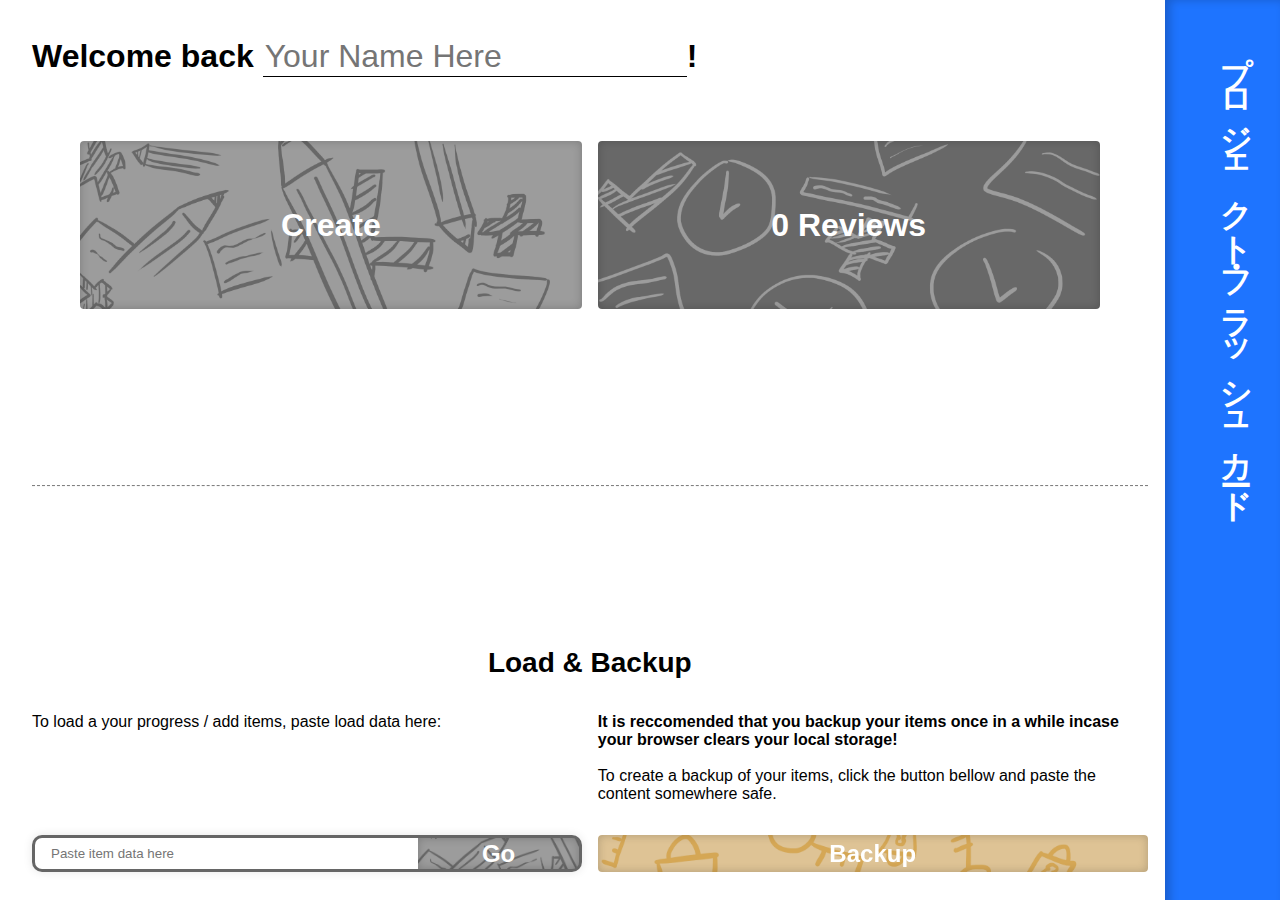
==== index.html @ b6a2f9cd "v0.0.-1" ====
<!DOCTYPE html>
<html>
    <head>
        <link rel="stylesheet" href="styles.css">
        <script src="script.js"></script>
    </head>
    <body>
        <section class="main" id="home">
            <section class="container" id="main">
                <h1 class="welcome">Welcome back <input type="text" id="name" placeholder="Your Name Here"/>!</h1>
                <section class="items">
                    <button class="creator" id="creator-button">Create</button>
                    <button class="reviews" id="item-ammount">0 Reviews</button>
                </section>
                <hr>
                <h1 class="section-title">Load & Backup</h1>
                <section class="load-and-backup">
                    <section class="left">
                        <p>To load a your progress / add items, paste load data here:</p>
                    </section>
                    <section class="right">
                        <p></p><b>It is reccomended that you backup your items once in a while incase your browser clears your local storage!</b>
                        <br><br>To create a backup of your items, click the button bellow and paste the content somewhere safe.
                        </p>
                    </section>
                </section>
                <section class="load-and-backup">
                    <section class="left">
                        <section class="recovery">
                            <input type="text" placeholder="Paste item data here" class="recovery" id="recover-input"/>
                            <button id="recover-button" class="recovery">Go</button>
                        </section>
                    </section>
                    <section class="right">
                        <button id="generate-backup" class="backup">Backup</button>
                    </section>
                </section>
            </section>
        </section>
        <section class="main hidden" id="creator">
            <button class="back" id="creator-back">←  戻る</button>
            <section class="main-reviews main-creator">
                <div class="card">
                    <section class="top">
                        <input id="creator-front" class="creator-front-side" placeholder="プロンプト"/>
                    </section>
                    <section class="bottom">
                        <input id="creator-input-back" type="text" placeholder="答え"/>
                    </section>
                </div>
                <button id="creator-create-button" class="creator-create-button">カードを作る</button>
            </section>
        </section>
        <section class="main hidden" id="reviews">
            <button class="back" id="reviews-back">←  戻る</button>
            <section class="main-reviews">
                <div class="card">
                    <section class="top">
                        <h1 id="prompt">Default Card Value</h1>
                    </section>
                    <section class="bottom">
                        <form id="reviews-form">
                            <input id="reviews-input" type="text" placeholder="答え"/>
                        </form>
                    </section>
                </div>
            </section>
        </section>
        <div class="wrapper">
            <section class="title">
                <h1 class="title">プロジェクト・フラッシュカード</h1>
            </section>
        </div>
    </body>
</html>
---- styles.css ----
body 
{
    margin: 0;
    display: flex;
    width: 100%;
    height: 100%;
    max-width: 100vw;
    max-height: 100vh;
    font-family: sans-serif;
}

.container 
{
    width: 100%;
    height: 100%;
    max-width: 1250px;
}

section.main 
{
    padding-top: 1rem;
    width: 100%;
    padding-left: 2rem;
    padding-right: 2rem;
    display: flex;
    justify-content: center;
}

div.wrapper
{
    width: 7.2rem;
}

section.title
{
    width: 7.2rem;
    display: flex;
    padding-top: 2rem;
    display: flex;
    flex-direction: column;
    height: 100vh;
    position: fixed;
    right: 0;
    background-color: rgb(30, 116, 255);
    box-shadow: 5px 0px 10px 0px rgba(0, 0, 0, 0.2) inset;
}

h1.title 
{
    writing-mode: vertical-rl;
    font-size: 2rem;
    color: white;
}

h2.subtitle
{
    writing-mode: vertical-rl;
    margin-top: 1rem;
    color: white;
}

h2.subtitle > a
{
    text-decoration: none;
    color: rgba(255, 255, 255, 0.5)
}

h1.welcome
{
    font-size: 2rem;
    margin-bottom: 1rem;
}

h1.welcome > input
{
    border: none;
    border-bottom: 1px solid black;
    border-radius: 0;
    font-size: 2rem;
    transition: 0.1s ease;
}

h1.welcome > input:focus 
{
    outline: none;
    border-bottom: 3px solid blue;
}

hr 
{
    border: none;
    border-top: 1px dashed gray;
}

section.items 
{
    display: flex;
    gap: 1rem;
    padding: 3rem;
}

section.items > button
{
    width: 100%;
    aspect-ratio: 3 / 1;
    border: none;
    border-radius: 0.25rem;
    box-shadow: 0 0 10px 0 rgba(0, 0, 0, 0.2) inset;
    font-size: 2rem;
    color: white;
    font-weight: 700;
    background-size: 100%;
    transition: 0.5s ease;
    cursor: pointer;
}

section.items > button:hover
{
    background-size: 150%;
    transition: 2s ease; 
}

button.creator
{
    background-image: url(resources/creator.png);
}

button.creator
{
    background-position: 90%;
}

button.creator:hover 
{
    background-position: 20%;
    filter: sepia(100%) hue-rotate(50deg);
}

button.reviews
{
    background-image: url(resources/reviews.png);
}

button.reviews:hover 
{
    background-position: 80%;
    filter: sepia(100%) hue-rotate(-50deg);
}

h1.section-title
{
    text-align: center;
    position: relative;
    font-size: 1.75rem;
}

section.load-and-backup
{
    display: flex;
    justify-content: center;
    gap: 1rem;
    margin-top: 1rem;
}

section.left 
{
    flex: 1;
}

section.right
{
    flex: 1;
}

button.backup
{
    width: 100%;
    aspect-ratio: 15 / 1;
    background-image: url(resources/backup.png);
    border: none;
    border-radius: 0.25rem;
    box-shadow: 0 0 10px 0 rgba(0, 0, 0, 0.2) inset;
    font-size: 1.5rem;
    color: white;
    font-weight: 700;
    background-size: 100%;
    transition: 0.5s ease;
    cursor: pointer;
    background-position: 50%;
    filter: grayscale(50%);
}

button.backup:hover
{
    background-size: 150%;
    transition: 2s ease; 
    filter: grayscale(0%);
}

section.recovery
{
    display: flex;
    aspect-ratio: 15 / 1;
    margin-top: 0rem;
    box-shadow: 0 0 10px 0 rgba(0, 0, 0, 0.1);
    border-radius: 10px;
}

input.recovery
{
    width: calc(70% - 1rem);
    padding-left: 1rem;
    outline: none;
    background-color: white;
    border-radius: 10px;
    border: 3px solid rgb(102, 102, 102);
    border-right: none;
    border-top-right-radius: 0;
    border-bottom-right-radius: 0;
}

button.recovery
{
    border: none;
    background-image: url(resources/creator.png);
    box-shadow: 0 0 10px 0 rgba(0, 0, 0, 0.2) inset;
    border: 3px solid rgb(102, 102, 102);
    border-left: none;
    background-size: 200%;
    background-position: 0%;
    width: 30%;
    border-radius: 10px;
    border-bottom-left-radius: 0;
    border-top-left-radius: 0;
    font-size: 1.5rem;
    color: white;
    font-weight: 700;
    cursor: pointer;
    transition: 0.2s ease;
}

button.recovery:hover
{
    background-position: 50%;
}

button.recovery:active 
{
    background-position: 100%;
}

section.hidden 
{
    display: none;
}

button.back 
{
    position: absolute;
    top: 1rem;
    left: 1rem;
    height: 3rem;
    background-color: white;
    border-radius: 10px;
    box-shadow: 0 0 10px 0 rgba(0, 0, 0, 0.2);
    border: 3px solid rgb(102, 102, 102);
    cursor: pointer;
    padding: 0 1rem;
    font-size: 1.25rem;
    font-weight: 400;
}


section.main-reviews
{
    width: 100%;
    height: 100%;
    display: flex;
    align-items: center;
    justify-content: center;
}

section.main-creator
{
    flex-direction: column;
}

div.card
{
    max-width: 750px;
    width: 50%;
    aspect-ratio: 3 / 2;
    background-color: white;
    border-radius: 10px;
    box-shadow: 0 0 10px 0 rgba(0, 0, 0, 0.2);
    border: 5px solid rgb(30, 116, 255);
    display: flex;
    flex-direction: column;
    overflow: hidden;
}

section.top 
{
    width: 100%;
    height: 50%;
    display: flex;
    align-items: center;
    justify-content: center;
}

section.top > h1 
{
    font-size: 2rem;
}

section.top > input 
{
    font-size: 2rem;
    font-weight: 500;
    border: none;
    width: 90%;
    text-align: center;
    outline: none;
    border-bottom: 1px dashed gray;
}

section.bottom
{
    width: 100%;
    height: 50%;
    display: flex;
    align-items: end;
    justify-content: center;
    background-color: whitesmoke;
}

section.bottom > form 
{
    width: 100%;
}

section.bottom > form > input 
{
    background-color: transparent;
    width: 100%;
    height: 5rem;
    border-radius: 0;
    border: none;
    padding: 0 2rem;
    outline: none;
    font-size: 1.5rem;
}

hr 
{
    border-bottom: 1px dashed whitesmoke;
    margin-top: 8rem;
    margin-bottom: 10rem;
}

button.creator-create-button
{
    margin-top: 2rem;
    max-width: 375px;
    width: 25%;
    aspect-ratio: 8 / 1;
    background-color: white;
    box-shadow: 0 0 10px 0 rgba(0, 0, 0, 0.2);
    border: none;
    border-radius: 10px;
    border: 3px solid rgb(102, 102, 102);
    font-size: 1.1rem;
    cursor: pointer;
    transition: 1s ease;
}

button.creator-create-button:active
{
    transition: 0.025s ease;
    box-shadow: 0 0 10px 0 transparent;
    border: 3px solid rgb(113, 226, 26);
}

section#creator.main
{
    background-image: url(resources/creator_bg.png);
    background-size: cover;
    backdrop-filter: brightness(50%);
}

section#reviews.main
{
    background-image: url(resources/reviews_bg.png);
    background-size: cover;
    backdrop-filter: brightness(50%);
}
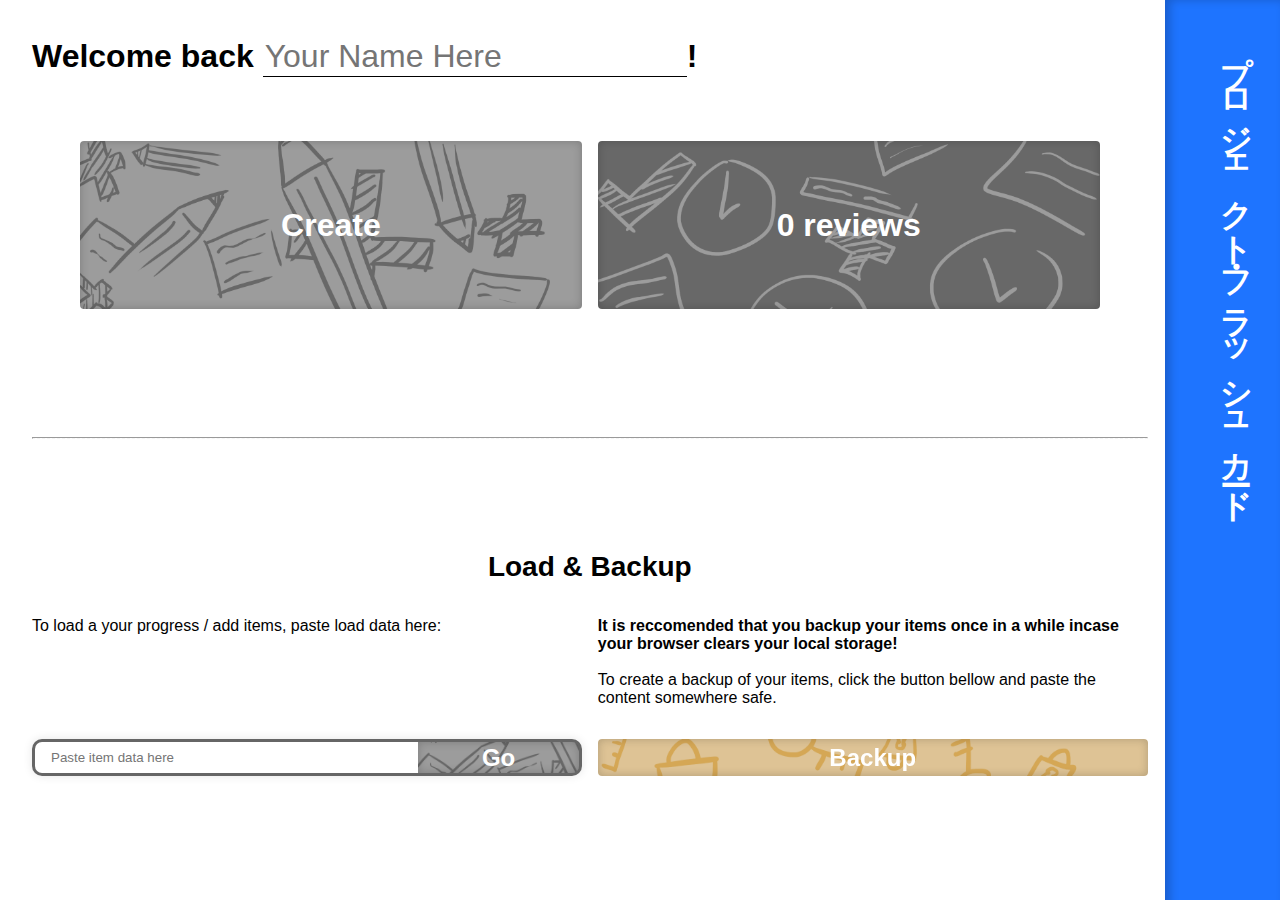
==== commit 37bec410: "minor CSS fix" ====
--- a/index.html
+++ b/index.html
@@ -2,7 +2,7 @@
 <html>
     <head>
         <link rel="stylesheet" href="styles.css">
-        <script src="script.js"></script>
+        <script src="script.js" defer></script>
     </head>
     <body>
         <section class="main" id="home">
--- a/styles.css
+++ b/styles.css
@@ -84,12 +84,6 @@
 {
     outline: none;
     border-bottom: 3px solid blue;
-}
-
-hr 
-{
-    border: none;
-    border-top: 1px dashed gray;
 }
 
 section.items 
@@ -334,12 +328,12 @@
     background-color: whitesmoke;
 }
 
-section.bottom > form 
-{
-    width: 100%;
-}
-
-section.bottom > form > input 
+section.bottom > form, section.bottom > input
+{
+    width: 100%;
+}
+
+section.bottom > form > input, section.bottom > input
 {
     background-color: transparent;
     width: 100%;
@@ -354,8 +348,8 @@
 hr 
 {
     border-bottom: 1px dashed whitesmoke;
-    margin-top: 8rem;
-    margin-bottom: 10rem;
+    margin-top: 5rem;
+    margin-bottom: 7rem;
 }
 
 button.creator-create-button
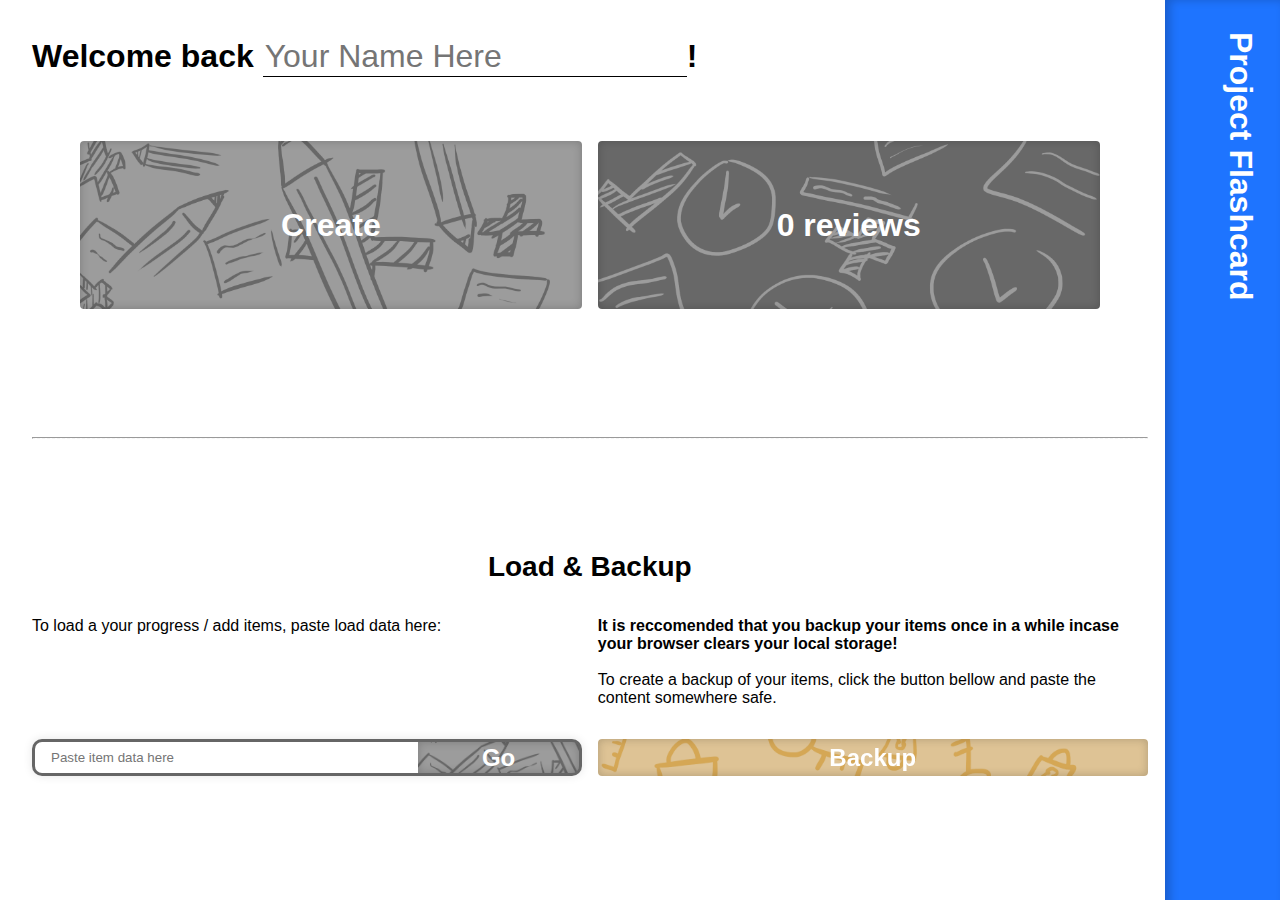
==== commit 99772523: "removed japanese texts because windows default japanese font is absolute garbage and i don't want to" ====
--- a/index.html
+++ b/index.html
@@ -38,21 +38,21 @@
             </section>
         </section>
         <section class="main hidden" id="creator">
-            <button class="back" id="creator-back">←  戻る</button>
+            <button class="back" id="creator-back">←  Back</button>
             <section class="main-reviews main-creator">
                 <div class="card">
                     <section class="top">
-                        <input id="creator-front" class="creator-front-side" placeholder="プロンプト"/>
+                        <input id="creator-front" class="creator-front-side" placeholder="Prompt"/>
                     </section>
                     <section class="bottom">
-                        <input id="creator-input-back" type="text" placeholder="答え"/>
+                        <input id="creator-input-back" type="text" placeholder="Answer"/>
                     </section>
                 </div>
-                <button id="creator-create-button" class="creator-create-button">カードを作る</button>
+                <button id="creator-create-button" class="creator-create-button">Add Card</button>
             </section>
         </section>
         <section class="main hidden" id="reviews">
-            <button class="back" id="reviews-back">←  戻る</button>
+            <button class="back" id="reviews-back">←  Back</button>
             <section class="main-reviews">
                 <div class="card">
                     <section class="top">
@@ -60,7 +60,7 @@
                     </section>
                     <section class="bottom">
                         <form id="reviews-form">
-                            <input id="reviews-input" type="text" placeholder="答え"/>
+                            <input id="reviews-input" type="text" placeholder="Answer"/>
                         </form>
                     </section>
                 </div>
@@ -68,7 +68,7 @@
         </section>
         <div class="wrapper">
             <section class="title">
-                <h1 class="title">プロジェクト・フラッシュカード</h1>
+                <h1 class="title">Project Flashcard</h1>
             </section>
         </div>
     </body>
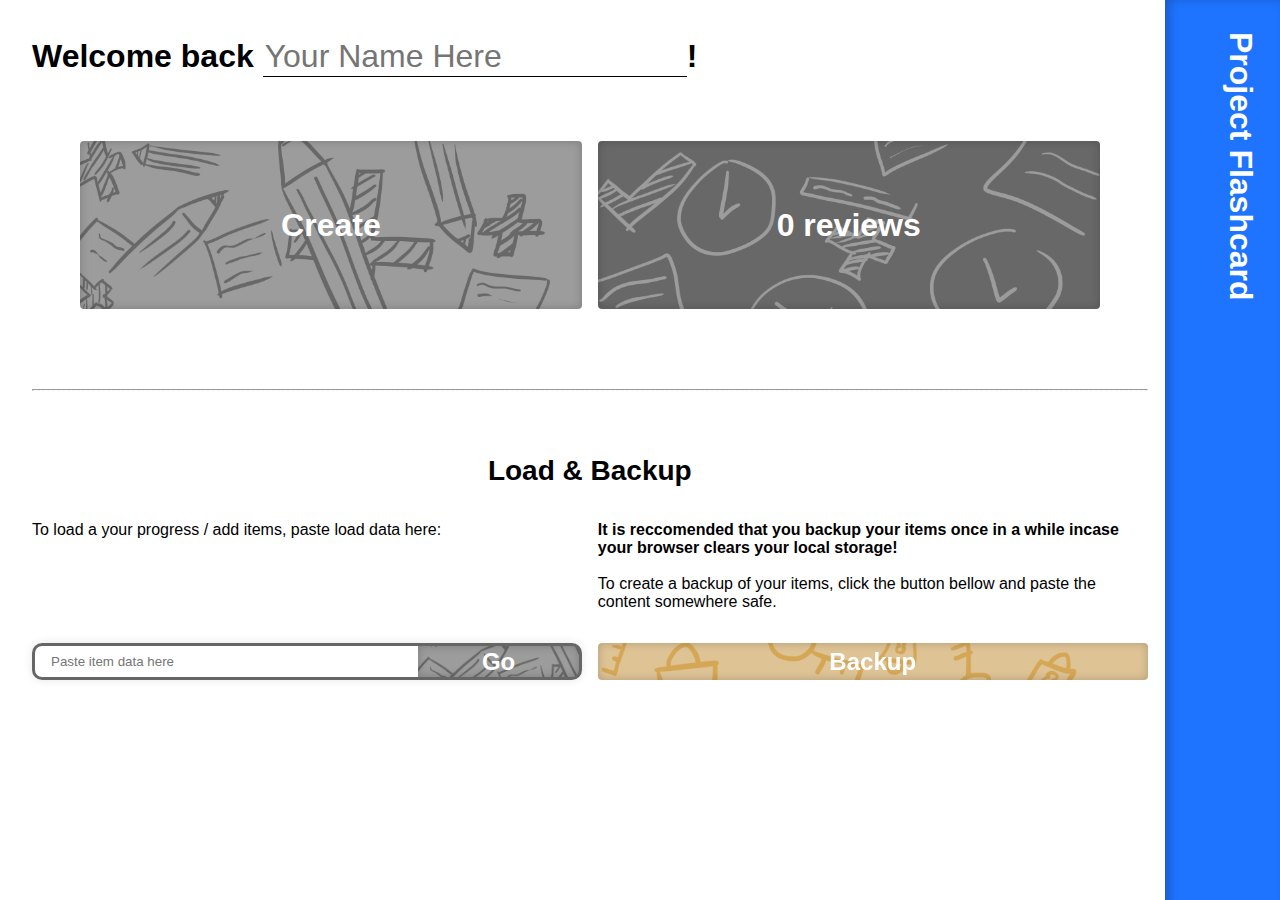
==== commit c1f2f9cf: "the commenting continues" ====
--- a/index.html
+++ b/index.html
@@ -10,7 +10,7 @@
                 <h1 class="welcome">Welcome back <input type="text" id="name" placeholder="Your Name Here"/>!</h1>
                 <section class="items">
                     <button class="creator" id="creator-button">Create</button>
-                    <button class="reviews" id="item-ammount">0 Reviews</button>
+                    <button class="reviews" id="review-button">0 Reviews</button>
                 </section>
                 <hr>
                 <h1 class="section-title">Load & Backup</h1>
--- a/styles.css
+++ b/styles.css
@@ -3,7 +3,7 @@
     margin: 0;
     display: flex;
     width: 100%;
-    height: 100%;
+    height: 100vh;
     max-width: 100vw;
     max-height: 100vh;
     font-family: sans-serif;
@@ -20,6 +20,7 @@
 {
     padding-top: 1rem;
     width: 100%;
+    height: calc(100% - 1rem);
     padding-left: 2rem;
     padding-right: 2rem;
     display: flex;
@@ -348,8 +349,8 @@
 hr 
 {
     border-bottom: 1px dashed whitesmoke;
-    margin-top: 5rem;
-    margin-bottom: 7rem;
+    margin-top: 2rem;
+    margin-bottom: 4rem;
 }
 
 button.creator-create-button
